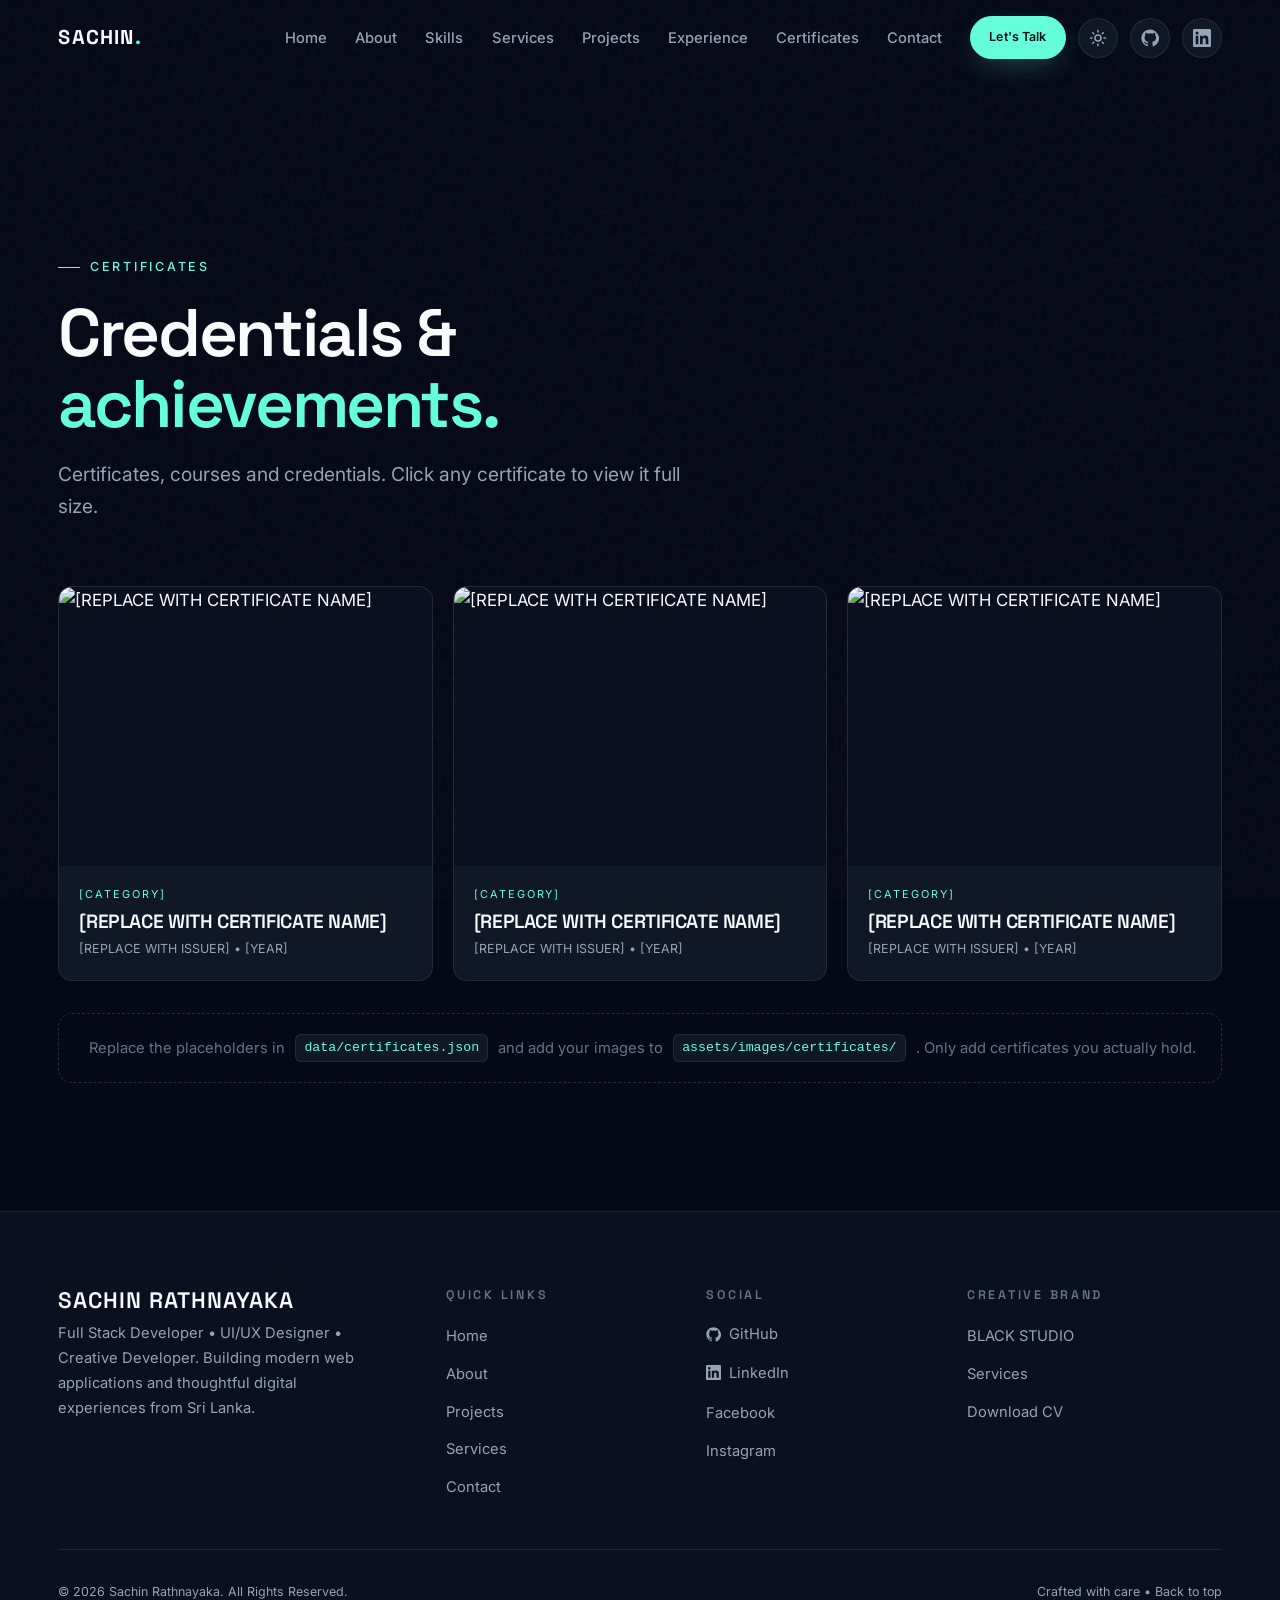
==== certificates.html @ 8e566096 "Add files via upload" ====
<!DOCTYPE html>
<html lang="en" data-theme="dark">
<head>
<meta charset="UTF-8">
<meta name="viewport" content="width=device-width, initial-scale=1">
<title>Certificates — Sachin Rathnayaka</title>
<meta name="description" content="Certificates and credentials of Sachin Rathnayaka.">
<meta name="theme-color" content="#050816">
<link rel="icon" href="assets/icons/favicon.svg" type="image/svg+xml">
<script src="assets/js/theme.js"></script>
<link rel="preconnect" href="https://fonts.googleapis.com">
<link rel="preconnect" href="https://fonts.gstatic.com" crossorigin>
<link href="https://fonts.googleapis.com/css2?family=Inter:wght@400;500;600;700&family=Space+Grotesk:wght@500;600;700&display=swap" rel="stylesheet">
<link rel="stylesheet" href="assets/css/style.css">
<link rel="stylesheet" href="assets/css/components.css">
<link rel="stylesheet" href="assets/css/animations.css">
<link rel="stylesheet" href="assets/css/responsive.css">
</head>

<body data-page="certificates">
<div class="cursor" aria-hidden="true"><div class="cursor__dot"></div><div class="cursor__ring"></div></div>
<a class="skip-link" href="#main">Skip to main content</a>
<div id="site-header"></div>

<main id="main" style="padding-top:calc(var(--header-h) + 3rem)">

  <section class="section">
    <div class="container">
      <header class="section__head">
        <p class="section__index" data-reveal="up">Certificates</p>
        <h1 class="section__title" data-reveal="up" data-delay="1">
          Credentials &amp;<br><em>achievements.</em>
        </h1>
        <p class="section__lead" data-reveal="up" data-delay="2">
          Certificates, courses and credentials. Click any certificate to view it full size.
        </p>
      </header>

      <div class="certs" id="certGrid"></div>

      <p class="placeholder-note" style="margin-top:2rem">
        <span data-icon="info"></span>
        Replace the placeholders in <code>data/certificates.json</code> and add your images to
        <code>assets/images/certificates/</code>. Only add certificates you actually hold.
      </p>
    </div>
  </section>

</main>

<div id="site-footer"></div>
<button class="to-top" id="toTop" aria-label="Back to top"><span data-icon="arrow-up"></span></button>
<div class="toast" id="toast" role="status" aria-live="polite"></div>

<script src="assets/js/main.js" defer></script>
<script src="assets/js/animations.js" defer></script>
<script src="assets/js/certificates.js" defer></script>
</body>
</html>
---- assets/css/style.css ----
/* ============================================================
   STYLE.CSS — Base, Variables, Layout, Typography
   Sachin Rathnayaka — Premium Portfolio
   ============================================================ */

/* ---------- DESIGN TOKENS ---------- */
:root {
  /* Colors — Dark (default) */
  --bg: #050816;
  --bg-2: #0A1020;
  --surface: #101827;
  --surface-2: #0F172A;
  --border: rgba(255, 255, 255, 0.08);
  --border-strong: rgba(255, 255, 255, 0.14);

  --text: #F8FAFC;
  --text-muted: #94A3B8;
  --text-dim: #64748B;

  --accent: #64FFDA;
  --accent-2: #38BDF8;
  --accent-soft: rgba(100, 255, 218, 0.12);
  --accent-glow: rgba(100, 255, 218, 0.35);

  /* Typography */
  --font-body: 'Inter', system-ui, -apple-system, 'Segoe UI', sans-serif;
  --font-display: 'Space Grotesk', 'Inter', system-ui, sans-serif;

  /* Fluid type scale */
  --fs-xs: clamp(0.72rem, 0.7rem + 0.1vw, 0.8rem);
  --fs-sm: clamp(0.82rem, 0.78rem + 0.2vw, 0.92rem);
  --fs-base: clamp(0.95rem, 0.9rem + 0.25vw, 1.05rem);
  --fs-md: clamp(1.05rem, 1rem + 0.3vw, 1.2rem);
  --fs-lg: clamp(1.25rem, 1.1rem + 0.7vw, 1.55rem);
  --fs-xl: clamp(1.6rem, 1.3rem + 1.4vw, 2.4rem);
  --fs-2xl: clamp(2rem, 1.6rem + 2vw, 3.2rem);
  --fs-3xl: clamp(2.4rem, 1.8rem + 3vw, 4.5rem);
  --fs-hero: clamp(2.6rem, 1.8rem + 4.2vw, 5.6rem);

  /* Spacing */
  --space-xs: 0.5rem;
  --space-sm: 0.75rem;
  --space-md: 1.25rem;
  --space-lg: 2rem;
  --space-xl: 3rem;
  --space-2xl: 5rem;
  --space-3xl: 7rem;

  /* Layout */
  --container: 1240px;
  --container-wide: 1440px;
  --radius-sm: 8px;
  --radius: 14px;
  --radius-lg: 22px;
  --radius-xl: 32px;

  /* Motion */
  --ease: cubic-bezier(0.22, 1, 0.36, 1);
  --ease-out: cubic-bezier(0.16, 1, 0.3, 1);
  --dur: 0.4s;
  --dur-slow: 0.8s;

  /* Shadows */
  --shadow-sm: 0 2px 8px rgba(0, 0, 0, 0.25);
  --shadow: 0 12px 40px rgba(0, 0, 0, 0.35);
  --shadow-lg: 0 30px 80px rgba(0, 0, 0, 0.5);
  --shadow-accent: 0 20px 60px -20px var(--accent-glow);

  /* Header height */
  --header-h: 76px;
}

/* ---------- LIGHT THEME ---------- */
[data-theme="light"] {
  --bg: #F4F6FB;
  --bg-2: #EAEEF7;
  --surface: #FFFFFF;
  --surface-2: #F8FAFC;
  --border: rgba(15, 23, 42, 0.08);
  --border-strong: rgba(15, 23, 42, 0.16);

  --text: #0B1220;
  --text-muted: #475569;
  --text-dim: #64748B;

  --accent: #0EA5A4;
  --accent-2: #0284C7;
  --accent-soft: rgba(14, 165, 164, 0.1);
  --accent-glow: rgba(14, 165, 164, 0.25);

  --shadow-sm: 0 2px 8px rgba(15, 23, 42, 0.06);
  --shadow: 0 12px 40px rgba(15, 23, 42, 0.08);
  --shadow-lg: 0 30px 80px rgba(15, 23, 42, 0.12);
}

/* ---------- RESET ---------- */
*, *::before, *::after { box-sizing: border-box; }
* { margin: 0; padding: 0; }

html {
  scroll-behavior: smooth;
  scroll-padding-top: var(--header-h);
  -webkit-text-size-adjust: 100%;
}

body {
  font-family: var(--font-body);
  font-size: var(--fs-base);
  line-height: 1.65;
  color: var(--text);
  background: var(--bg);
  overflow-x: hidden;
  -webkit-font-smoothing: antialiased;
  -moz-osx-font-smoothing: grayscale;
  transition: background-color 0.4s var(--ease), color 0.4s var(--ease);
}

body.is-loading { overflow: hidden; }

img, svg, video { display: block; max-width: 100%; height: auto; }
a { color: inherit; text-decoration: none; }
button { font: inherit; cursor: pointer; border: none; background: none; color: inherit; }
input, textarea, select { font: inherit; color: inherit; }
ul, ol { list-style: none; }

::selection { background: var(--accent); color: #041016; }

/* ---------- NOISE OVERLAY ---------- */
body::before {
  content: "";
  position: fixed;
  inset: 0;
  pointer-events: none;
  z-index: 1;
  opacity: 0.035;
  background-image: url("data:image/svg+xml,%3Csvg viewBox='0 0 200 200' xmlns='http://www.w3.org/2000/svg'%3E%3Cfilter id='n'%3E%3CfeTurbulence type='fractalNoise' baseFrequency='0.85' numOctaves='3'/%3E%3C/filter%3E%3Crect width='100%25' height='100%25' filter='url(%23n)'/%3E%3C/svg%3E");
}

/* ---------- TYPOGRAPHY ---------- */
h1, h2, h3, h4, h5, h6 {
  font-family: var(--font-display);
  font-weight: 600;
  line-height: 1.1;
  letter-spacing: -0.02em;
  color: var(--text);
}

h1 { font-size: var(--fs-hero); }
h2 { font-size: var(--fs-2xl); }
h3 { font-size: var(--fs-lg); }

p { color: var(--text-muted); }
strong { color: var(--text); font-weight: 600; }
em { font-style: normal; color: var(--accent); }

code {
  font-family: 'JetBrains Mono', ui-monospace, monospace;
  font-size: 0.9em;
  background: var(--surface);
  padding: 2px 8px;
  border-radius: 6px;
  border: 1px solid var(--border);
  color: var(--accent);
}

/* ---------- LAYOUT ---------- */
.container {
  width: 100%;
  max-width: var(--container);
  margin-inline: auto;
  padding-inline: clamp(1rem, 3vw, 2.5rem);
}

.section {
  position: relative;
  padding-block: clamp(4rem, 10vw, 8rem);
  z-index: 2;
}

.section--alt { background: var(--bg-2); }

.section__head {
  margin-bottom: clamp(2.5rem, 5vw, 4rem);
  max-width: 900px;
}

.section__head--split {
  display: flex;
  align-items: flex-end;
  justify-content: space-between;
  gap: var(--space-lg);
  flex-wrap: wrap;
  max-width: none;
}

.section__index {
  display: inline-block;
  font-family: var(--font-body);
  font-size: var(--fs-xs);
  font-weight: 500;
  letter-spacing: 0.22em;
  text-transform: uppercase;
  color: var(--accent);
  margin-bottom: var(--space-md);
  position: relative;
  padding-left: 32px;
}
.section__index::before {
  content: "";
  position: absolute;
  left: 0; top: 50%;
  width: 22px; height: 1px;
  background: var(--accent);
}

.section__title {
  font-size: var(--fs-3xl);
  letter-spacing: -0.035em;
  line-height: 1.05;
}

.section__lead {
  font-size: var(--fs-md);
  max-width: 640px;
  margin-top: var(--space-md);
  color: var(--text-muted);
}

.section__cta { margin-top: var(--space-xl); }

/* ---------- HEADER / NAV ---------- */
.header {
  position: fixed;
  top: 0; left: 0; right: 0;
  height: var(--header-h);
  z-index: 900;
  transition: background 0.35s var(--ease), border-color 0.35s var(--ease), backdrop-filter 0.35s;
  border-bottom: 1px solid transparent;
}

.header.is-scrolled {
  background: color-mix(in srgb, var(--bg) 72%, transparent);
  backdrop-filter: blur(18px) saturate(160%);
  -webkit-backdrop-filter: blur(18px) saturate(160%);
  border-bottom-color: var(--border);
}

.nav {
  height: 100%;
  display: flex;
  align-items: center;
  justify-content: space-between;
  gap: var(--space-md);
}

.logo {
  font-family: var(--font-display);
  font-size: 1.25rem;
  font-weight: 700;
  letter-spacing: 0.06em;
  color: var(--text);
  transition: color 0.3s;
}
.logo span { color: var(--accent); }
.logo:hover { color: var(--accent); }

.nav__menu {
  display: flex;
  align-items: center;
  gap: clamp(1rem, 2.2vw, 2rem);
}

.nav__list {
  display: flex;
  align-items: center;
  gap: clamp(1.4rem, 2.2vw, 2.2rem);
}

.nav__link {
  position: relative;
  font-size: var(--fs-sm);
  font-weight: 500;
  color: var(--text-muted);
  padding: 6px 0;
  transition: color 0.25s;
}
.nav__link::after {
  content: "";
  position: absolute;
  left: 0; bottom: 0;
  width: 0; height: 1px;
  background: var(--accent);
  transition: width 0.35s var(--ease);
}
.nav__link:hover,
.nav__link.is-active { color: var(--text); }
.nav__link:hover::after,
.nav__link.is-active::after { width: 100%; }

.nav__actions {
  display: flex;
  align-items: center;
  gap: var(--space-sm);
}

.icon-btn {
  width: 40px; height: 40px;
  display: grid;
  place-items: center;
  border-radius: 50%;
  border: 1px solid var(--border);
  background: var(--surface);
  color: var(--text-muted);
  transition: all 0.25s var(--ease);
}
.icon-btn:hover {
  color: var(--accent);
  border-color: var(--accent);
  transform: translateY(-2px);
  box-shadow: 0 8px 20px -8px var(--accent-glow);
}
.icon-btn svg { width: 18px; height: 18px; }

.hamburger {
  display: none;
  width: 44px; height: 44px;
  border-radius: 12px;
  border: 1px solid var(--border);
  background: var(--surface);
  position: relative;
  z-index: 1001;
}
.hamburger span {
  position: absolute;
  left: 50%; top: 50%;
  width: 18px; height: 1.6px;
  background: var(--text);
  transition: transform 0.35s var(--ease), opacity 0.25s;
}
.hamburger span:nth-child(1) { transform: translate(-50%, -6px); }
.hamburger span:nth-child(2) { transform: translate(-50%, 0); }
.hamburger span:nth-child(3) { transform: translate(-50%, 6px); }
.hamburger.is-open span:nth-child(1) { transform: translate(-50%, 0) rotate(45deg); }
.hamburger.is-open span:nth-child(2) { opacity: 0; }
.hamburger.is-open span:nth-child(3) { transform: translate(-50%, 0) rotate(-45deg); }

/* ---------- HERO ---------- */
.hero {
  position: relative;
  min-height: 100svh;
  display: flex;
  align-items: center;
  padding-top: calc(var(--header-h) + 3rem);
  padding-bottom: 4rem;
  overflow: hidden;
}

.hero__bg {
  position: absolute;
  inset: 0;
  z-index: 0;
  pointer-events: none;
  overflow: hidden;
}

.hero__grid {
  position: absolute;
  inset: 0;
  background-image:
    linear-gradient(var(--border) 1px, transparent 1px),
    linear-gradient(90deg, var(--border) 1px, transparent 1px);
  background-size: 64px 64px;
  mask-image: radial-gradient(ellipse 80% 60% at 50% 40%, #000 40%, transparent 80%);
  -webkit-mask-image: radial-gradient(ellipse 80% 60% at 50% 40%, #000 40%, transparent 80%);
  opacity: 0.6;
}

.hero__blob {
  position: absolute;
  border-radius: 50%;
  filter: blur(90px);
  opacity: 0.4;
}
.hero__blob--1 {
  width: 520px; height: 520px;
  top: -160px; right: -120px;
  background: radial-gradient(circle, var(--accent) 0%, transparent 70%);
}
.hero__blob--2 {
  width: 620px; height: 620px;
  bottom: -260px; left: -180px;
  background: radial-gradient(circle, var(--accent-2) 0%, transparent 70%);
  opacity: 0.28;
}

.hero__particles {
  position: absolute;
  inset: 0;
  width: 100%;
  height: 100%;
  opacity: 0.5;
}

.hero__inner {
  position: relative;
  z-index: 2;
  display: grid;
  grid-template-columns: 1.15fr 0.85fr;
  gap: clamp(2rem, 5vw, 5rem);
  align-items: center;
}

.hero__content { max-width: 720px; }

.eyebrow {
  display: inline-flex;
  align-items: center;
  gap: 10px;
  font-size: var(--fs-xs);
  font-weight: 500;
  letter-spacing: 0.18em;
  text-transform: uppercase;
  color: var(--text-muted);
  padding: 8px 14px 8px 12px;
  border-radius: 100px;
  border: 1px solid var(--border);
  background: color-mix(in srgb, var(--surface) 60%, transparent);
  margin-bottom: var(--space-lg);
  backdrop-filter: blur(10px);
}
.eyebrow__dot {
  width: 6px; height: 6px;
  border-radius: 50%;
  background: var(--accent);
  box-shadow: 0 0 10px var(--accent);
  animation: pulse 2.4s ease-in-out infinite;
}

.hero__title {
  font-size: var(--fs-hero);
  line-height: 1.02;
  letter-spacing: -0.04em;
  margin-bottom: var(--space-lg);
}
.hero__title em {
  position: relative;
  color: var(--accent);
  font-style: normal;
}
.hero__title em::after {
  content: "";
  position: absolute;
  left: 0; right: 0; bottom: 0.08em;
  height: 0.08em;
  background: var(--accent);
  opacity: 0.25;
  border-radius: 4px;
}

.hero__lead {
  font-size: var(--fs-md);
  max-width: 560px;
  margin-bottom: var(--space-xl);
  line-height: 1.7;
}

.hero__actions {
  display: flex;
  flex-wrap: wrap;
  gap: var(--space-sm);
  margin-bottom: var(--space-lg);
}

.hero__links {
  display: flex;
  flex-wrap: wrap;
  gap: var(--space-lg);
  padding-top: var(--space-md);
  border-top: 1px solid var(--border);
}
.hero__links a {
  display: inline-flex;
  align-items: center;
  gap: 8px;
  font-size: var(--fs-sm);
  color: var(--text-muted);
  transition: color 0.25s, gap 0.25s;
}
.hero__links a:hover { color: var(--accent); gap: 12px; }
.hero__links svg { width: 16px; height: 16px; }

/* ---------- HERO VISUAL ---------- */
.hero__visual {
  position: relative;
  display: grid;
  place-items: center;
  padding: 2rem;
}

.orb {
  position: relative;
  width: min(440px, 100%);
  aspect-ratio: 1;
  display: grid;
  place-items: center;
}

.orb__ring {
  position: absolute;
  inset: 0;
  border-radius: 50%;
  border: 1px dashed var(--border-strong);
  animation: spin 40s linear infinite;
}
.orb__ring--2 {
  inset: 10%;
  border-style: solid;
  border-color: var(--border);
  animation-duration: 60s;
  animation-direction: reverse;
}

.orb__glow {
  position: absolute;
  inset: 8%;
  border-radius: 50%;
  background: radial-gradient(circle at 30% 30%, var(--accent-glow), transparent 60%);
  filter: blur(30px);
  opacity: 0.7;
}

.orb__photo {
  position: relative;
  width: 72%;
  aspect-ratio: 1;
  border-radius: 50%;
  overflow: hidden;
  border: 2px solid var(--border-strong);
  background: var(--surface);
  box-shadow:
    0 0 0 8px color-mix(in srgb, var(--bg) 60%, transparent),
    0 30px 80px -20px var(--accent-glow);
  transition: transform 0.6s var(--ease);
}
.orb__photo img {
  width: 100%; height: 100%;
  object-fit: cover;
  transition: transform 0.8s var(--ease);
}
.orb:hover .orb__photo { transform: scale(1.02); }
.orb:hover .orb__photo img { transform: scale(1.08); }

.chip {
  position: absolute;
  font-family: var(--font-body);
  font-size: 0.72rem;
  font-weight: 600;
  letter-spacing: 0.05em;
  padding: 6px 12px;
  border-radius: 100px;
  background: color-mix(in srgb, var(--surface) 80%, transparent);
  border: 1px solid var(--border-strong);
  color: var(--text);
  backdrop-filter: blur(12px);
  white-space: nowrap;
}

.chip--float { animation: float 6s ease-in-out infinite; animation-delay: var(--delay, 0s); }
.chip--1 { top: 6%;  left: -4%; }
.chip--2 { top: 30%; right: -6%; }
.chip--3 { bottom: 32%; left: -8%; }
.chip--4 { bottom: 6%; right: 4%; }
.chip--5 { top: 52%; left: 2%; }

.status-card {
  position: absolute;
  bottom: 6%;
  right: -4%;
  display: flex;
  align-items: center;
  gap: 12px;
  padding: 12px 18px;
  border-radius: 100px;
  background: color-mix(in srgb, var(--surface) 85%, transparent);
  border: 1px solid var(--border-strong);
  backdrop-filter: blur(16px);
  box-shadow: var(--shadow);
  z-index: 3;
}
.status-card strong { font-size: var(--fs-sm); display: block; line-height: 1.2; }
.status-card small { font-size: 0.72rem; color: var(--text-muted); }
.status-card__pulse {
  width: 10px; height: 10px;
  border-radius: 50%;
  background: var(--accent);
  box-shadow: 0 0 0 0 var(--accent-glow);
  animation: ping 2s ease-out infinite;
}

/* ---------- SCROLL CUE ---------- */
.scroll-cue {
  position: absolute;
  bottom: 2rem;
  left: 50%;
  transform: translateX(-50%);
  display: flex;
  flex-direction: column;
  align-items: center;
  gap: 10px;
  font-size: 0.7rem;
  letter-spacing: 0.3em;
  text-transform: uppercase;
  color: var(--text-dim);
  z-index: 3;
}
.scroll-cue__line {
  width: 1px; height: 44px;
  background: linear-gradient(to bottom, var(--accent), transparent);
  position: relative;
  overflow: hidden;
}
.scroll-cue__line::after {
  content: "";
  position: absolute;
  top: 0; left: 0;
  width: 100%; height: 30%;
  background: var(--accent);
  animation: scrollDown 2s ease-in-out infinite;
}

/* ---------- MARQUEE ---------- */
.marquee {
  position: relative;
  border-block: 1px solid var(--border);
  background: var(--bg-2);
  overflow: hidden;
  padding-block: 1.5rem;
  z-index: 2;
}
.marquee__track {
  display: flex;
  gap: 2.5rem;
  white-space: nowrap;
  animation: marquee 40s linear infinite;
  font-family: var(--font-display);
  font-size: clamp(1rem, 1.5vw, 1.4rem);
  color: var(--text-muted);
  letter-spacing: 0.05em;
}
.marquee__track span { flex-shrink: 0; }

/* ---------- ABOUT ---------- */
.about {
  display: grid;
  grid-template-columns: 1.3fr 1fr;
  gap: clamp(2rem, 4vw, 4rem);
  align-items: start;
}
.about__text p + p { margin-top: 1.1rem; }
.about__text .lead {
  font-size: var(--fs-md);
  color: var(--text);
  margin-bottom: 1.2rem;
}

.learning {
  margin-top: var(--space-xl);
  padding: var(--space-lg);
  border: 1px solid var(--border);
  border-radius: var(--radius);
  background: var(--surface);
  position: relative;
  overflow: hidden;
}
.learning::before {
  content: "";
  position: absolute;
  left: 0; top: 0; bottom: 0;
  width: 3px;
  background: linear-gradient(to bottom, var(--accent), var(--accent-2));
}
.learning__label {
  font-size: var(--fs-xs);
  text-transform: uppercase;
  letter-spacing: 0.2em;
  color: var(--accent);
  margin-bottom: var(--space-sm);
}
.learning__list {
  display: grid;
  grid-template-columns: repeat(2, 1fr);
  gap: 8px 20px;
}
.learning__list li {
  font-size: var(--fs-sm);
  color: var(--text-muted);
  padding-left: 18px;
  position: relative;
}
.learning__list li::before {
  content: "→";
  position: absolute;
  left: 0;
  color: var(--accent);
}

.about__cards {
  display: grid;
  gap: var(--space-sm);
}

/* ---------- BRAND STATEMENT ---------- */
.statement {
  position: relative;
  padding-block: clamp(4rem, 9vw, 7rem);
  background:
    radial-gradient(ellipse at center, var(--accent-soft) 0%, transparent 70%),
    var(--bg);
  border-block: 1px solid var(--border);
  text-align: center;
  overflow: hidden;
}
.statement__quote {
  font-family: var(--font-display);
  font-size: clamp(1.8rem, 1.2rem + 3vw, 4rem);
  line-height: 1.15;
  letter-spacing: -0.03em;
  color: var(--text);
  display: flex;
  flex-direction: column;
  gap: 6px;
}
.statement__by {
  margin-top: var(--space-lg);
  font-size: var(--fs-sm);
  letter-spacing: 0.3em;
  text-transform: uppercase;
  color: var(--text-dim);
}

/* ---------- SKILLS ---------- */
.skills {
  display: grid;
  grid-template-columns: repeat(auto-fit, minmax(260px, 1fr));
  gap: var(--space-md);
}

/* ---------- SERVICES ---------- */
.services {
  display: grid;
  grid-template-columns: repeat(auto-fit, minmax(280px, 1fr));
  gap: var(--space-md);
}

/* ---------- PROJECTS ---------- */
.filters {
  display: flex;
  flex-wrap: wrap;
  gap: 8px;
  margin-bottom: var(--space-xl);
  padding-bottom: var(--space-md);
  border-bottom: 1px solid var(--border);
}
.filter {
  padding: 8px 18px;
  font-size: var(--fs-sm);
  font-weight: 500;
  color: var(--text-muted);
  border: 1px solid var(--border);
  border-radius: 100px;
  background: transparent;
  transition: all 0.25s var(--ease);
}
.filter:hover { color: var(--text); border-color: var(--border-strong); }
.filter.is-active {
  color: #041016;
  background: var(--accent);
  border-color: var(--accent);
  box-shadow: 0 8px 24px -8px var(--accent-glow);
}

.projects {
  display: grid;
  grid-template-columns: repeat(12, 1fr);
  gap: var(--space-lg);
}

/* ---------- BLACK STUDIO ---------- */
.studio {
  position: relative;
  overflow: hidden;
}
.studio__inner {
  position: relative;
  max-width: 860px;
  margin-inline: auto;
  text-align: center;
  padding: clamp(2.5rem, 6vw, 4.5rem);
  border: 1px solid var(--border);
  border-radius: var(--radius-xl);
  background: linear-gradient(180deg, var(--surface), var(--bg-2));
  overflow: hidden;
}
.studio__glow {
  position: absolute;
  top: -40%; left: 50%;
  transform: translateX(-50%);
  width: 600px; height: 600px;
  background: radial-gradient(circle, var(--accent-glow), transparent 65%);
  filter: blur(60px);
  pointer-events: none;
  opacity: 0.5;
}
.studio__title {
  position: relative;
  font-family: var(--font-display);
  font-size: clamp(2.4rem, 1.4rem + 4vw, 5rem);
  font-weight: 700;
  letter-spacing: -0.04em;
  color: var(--text);
  margin-bottom: 8px;
}
.studio__title span {
  color: transparent;
  -webkit-text-stroke: 1.5px var(--accent);
  text-stroke: 1.5px var(--accent);
  margin-left: 12px;
}
.studio__sub {
  font-size: var(--fs-md);
  color: var(--accent);
  margin-bottom: var(--space-lg);
  font-family: var(--font-display);
}
.studio__text {
  max-width: 620px;
  margin: 0 auto var(--space-xl);
  font-size: var(--fs-md);
  line-height: 1.75;
}
.studio__services {
  display: flex;
  flex-wrap: wrap;
  justify-content: center;
  gap: 10px;
  margin-bottom: var(--space-xl);
}
.studio__services li {
  font-size: var(--fs-sm);
  padding: 8px 16px;
  border: 1px solid var(--border-strong);
  border-radius: 100px;
  background: color-mix(in srgb, var(--bg) 60%, transparent);
  color: var(--text);
  transition: all 0.25s;
}
.studio__services li:hover {
  border-color: var(--accent);
  color: var(--accent);
}

/* ---------- STATS ---------- */
.stats {
  padding-block: clamp(3rem, 6vw, 5rem);
  border-block: 1px solid var(--border);
  background: var(--bg-2);
  position: relative;
  z-index: 2;
}
.stats__grid {
  display: grid;
  grid-template-columns: repeat(auto-fit, minmax(180px, 1fr));
  gap: var(--space-lg);
}
.stat {
  text-align: center;
  padding: var(--space-md);
}
.stat__num {
  display: block;
  font-family: var(--font-display);
  font-size: clamp(2.5rem, 1.6rem + 3vw, 4rem);
  font-weight: 700;
  letter-spacing: -0.04em;
  color: var(--accent);
  line-height: 1;
  margin-bottom: 8px;
}
.stat__num--inf { font-size: clamp(3rem, 2rem + 3.5vw, 4.5rem); }
.stat__label {
  font-size: var(--fs-sm);
  color: var(--text-muted);
  letter-spacing: 0.05em;
}

/* ---------- TIMELINE ---------- */
.timeline-wrap {
  display: grid;
  grid-template-columns: 1fr 1fr;
  gap: clamp(2rem, 4vw, 4rem);
}
.timeline-col__title {
  font-size: var(--fs-lg);
  margin-bottom: var(--space-lg);
  padding-bottom: var(--space-sm);
  border-bottom: 1px solid var(--border);
  color: var(--text);
}
.timeline {
  position: relative;
  padding-left: 28px;
}
.timeline::before {
  content: "";
  position: absolute;
  left: 8px; top: 8px; bottom: 0;
  width: 1px;
  background: linear-gradient(to bottom, var(--accent), transparent);
}
.timeline__item {
  position: relative;
  padding-bottom: var(--space-lg);
}
.timeline__item::before {
  content: "";
  position: absolute;
  left: -25px; top: 6px;
  width: 12px; height: 12px;
  border-radius: 50%;
  background: var(--bg);
  border: 2px solid var(--accent);
  box-shadow: 0 0 0 4px color-mix(in srgb, var(--accent) 15%, transparent);
}
.timeline__year {
  display: inline-block;
  font-family: var(--font-display);
  font-size: var(--fs-sm);
  font-weight: 600;
  color: var(--accent);
  letter-spacing: 0.05em;
  margin-bottom: 8px;
}
.timeline__card h4 {
  font-size: var(--fs-md);
  font-family: var(--font-display);
  margin-bottom: 6px;
  color: var(--text);
}
.timeline__org {
  font-size: var(--fs-sm);
  color: var(--text);
  margin-bottom: 4px;
}
.timeline__meta {
  font-size: var(--fs-xs);
  color: var(--text-dim);
  margin-bottom: var(--space-sm);
  letter-spacing: 0.05em;
}
.timeline__list { margin-top: var(--space-sm); }
.timeline__list li {
  font-size: var(--fs-sm);
  color: var(--text-muted);
  padding: 4px 0 4px 20px;
  position: relative;
  line-height: 1.6;
}
.timeline__list li::before {
  content: "";
  position: absolute;
  left: 0; top: 13px;
  width: 8px; height: 1px;
  background: var(--accent);
}

/* ---------- WHY ---------- */
.why {
  display: grid;
  grid-template-columns: repeat(auto-fit, minmax(260px, 1fr));
  gap: var(--space-md);
}

/* ---------- PROCESS ---------- */
.process {
  display: grid;
  grid-template-columns: repeat(auto-fit, minmax(160px, 1fr));
  gap: var(--space-md);
  counter-reset: proc;
}
.process__step {
  position: relative;
  padding: var(--space-lg) var(--space-md);
  border: 1px solid var(--border);
  border-radius: var(--radius);
  background: var(--surface);
  transition: all 0.35s var(--ease);
}
.process__step:hover {
  border-color: var(--accent);
  transform: translateY(-4px);
}
.process__step span {
  font-family: var(--font-display);
  font-size: var(--fs-sm);
  font-weight: 700;
  color: var(--accent);
  letter-spacing: 0.1em;
  display: block;
  margin-bottom: var(--space-sm);
}
.process__step h3 {
  font-size: var(--fs-md);
  margin-bottom: 6px;
}
.process__step p {
  font-size: var(--fs-sm);
  line-height: 1.55;
}

/* ---------- CERTIFICATES ---------- */
.certs {
  display: grid;
  grid-template-columns: repeat(auto-fit, minmax(260px, 1fr));
  gap: var(--space-md);
}
.placeholder-note {
  margin-top: var(--space-lg);
  display: flex;
  align-items: center;
  gap: 10px;
  font-size: var(--fs-sm);
  color: var(--text-dim);
  padding: var(--space-md);
  border: 1px dashed var(--border-strong);
  border-radius: var(--radius);
}
.placeholder-note svg { color: var(--accent); flex-shrink: 0; }

/* ---------- CONTACT ---------- */
.contact__grid {
  display: grid;
  grid-template-columns: 1.4fr 1fr;
  gap: clamp(2rem, 4vw, 4rem);
  align-items: start;
}

.form {
  display: flex;
  flex-direction: column;
  gap: var(--space-md);
}
.form__row {
  display: grid;
  grid-template-columns: 1fr 1fr;
  gap: var(--space-md);
}
.field { display: flex; flex-direction: column; gap: 8px; }
.field label {
  font-size: var(--fs-sm);
  font-weight: 500;
  color: var(--text);
  letter-spacing: 0.02em;
}
.field input,
.field textarea {
  width: 100%;
  padding: 14px 16px;
  font-size: var(--fs-sm);
  color: var(--text);
  background: var(--surface);
  border: 1px solid var(--border);
  border-radius: var(--radius-sm);
  transition: border-color 0.25s, box-shadow 0.25s, background 0.25s;
  font-family: inherit;
  resize: vertical;
}
.field input::placeholder,
.field textarea::placeholder { color: var(--text-dim); }
.field input:focus,
.field textarea:focus {
  outline: none;
  border-color: var(--accent);
  box-shadow: 0 0 0 3px var(--accent-soft);
  background: var(--surface-2);
}
.field.has-error input,
.field.has-error textarea { border-color: #ef4444; }
.field__error {
  font-size: 0.75rem;
  color: #ef4444;
  min-height: 0;
}
.form__note {
  font-size: 0.75rem;
  color: var(--text-dim);
  text-align: center;
}

.contact__info {
  display: grid;
  gap: var(--space-sm);
}
.contact-card {
  padding: var(--space-md) var(--space-lg);
  border: 1px solid var(--border);
  border-radius: var(--radius);
  background: var(--surface);
  transition: all 0.25s var(--ease);
}
.contact-card:hover {
  border-color: var(--border-strong);
  transform: translateY(-2px);
}
.contact-card__label {
  font-size: var(--fs-xs);
  text-transform: uppercase;
  letter-spacing: 0.18em;
  color: var(--accent);
  margin-bottom: 8px;
}
.contact-card a,
.contact-card p {
  font-size: var(--fs-sm);
  color: var(--text);
  word-break: break-word;
}
.contact-card a:hover { color: var(--accent); }
.contact-card__row {
  display: flex;
  align-items: center;
  justify-content: space-between;
  gap: var(--space-sm);
}
.contact-card__row .icon-btn { width: 34px; height: 34px; flex-shrink: 0; }

/* ---------- FOOTER ---------- */
.footer {
  background: var(--bg-2);
  border-top: 1px solid var(--border);
  padding-block: clamp(3rem, 6vw, 5rem) 2rem;
  position: relative;
  z-index: 2;
}
.footer__grid {
  display: grid;
  grid-template-columns: 1.6fr 1fr 1fr 1.2fr;
  gap: var(--space-xl);
  padding-bottom: var(--space-xl);
  border-bottom: 1px solid var(--border);
  margin-bottom: var(--space-lg);
}
.footer__brand h3 {
  font-family: var(--font-display);
  font-size: 1.4rem;
  letter-spacing: 0.04em;
  margin-bottom: 8px;
}
.footer__brand p {
  font-size: var(--fs-sm);
  color: var(--text-muted);
  max-width: 320px;
  line-height: 1.7;
}
.footer__col h4 {
  font-size: var(--fs-xs);
  font-weight: 600;
  text-transform: uppercase;
  letter-spacing: 0.22em;
  color: var(--text-dim);
  margin-bottom: var(--space-md);
}
.footer__col ul { display: flex; flex-direction: column; gap: 10px; }
.footer__col a {
  font-size: var(--fs-sm);
  color: var(--text-muted);
  transition: color 0.25s, padding-left 0.25s;
  display: inline-flex;
  align-items: center;
  gap: 8px;
}
.footer__col a:hover { color: var(--accent); padding-left: 4px; }
.footer__col svg { width: 15px; height: 15px; }

.footer__bottom {
  display: flex;
  align-items: center;
  justify-content: space-between;
  gap: var(--space-md);
  flex-wrap: wrap;
  font-size: var(--fs-xs);
  color: var(--text-dim);
}
.footer__bottom a:hover { color: var(--accent); }

/* ---------- BACK TO TOP ---------- */
.to-top {
  position: fixed;
  bottom: 28px;
  right: 28px;
  width: 48px; height: 48px;
  display: grid;
  place-items: center;
  border-radius: 50%;
  background: var(--surface);
  border: 1px solid var(--border);
  color: var(--text);
  z-index: 500;
  opacity: 0;
  pointer-events: none;
  transform: translateY(20px);
  transition: all 0.35s var(--ease);
  backdrop-filter: blur(10px);
  box-shadow: var(--shadow);
}
.to-top.is-visible {
  opacity: 1;
  pointer-events: auto;
  transform: translateY(0);
}
.to-top:hover {
  background: var(--accent);
  color: #041016;
  border-color: var(--accent);
  box-shadow: 0 12px 32px -8px var(--accent-glow);
}
.to-top svg { width: 20px; height: 20px; }

/* ---------- TOAST ---------- */
.toast {
  position: fixed;
  bottom: 28px;
  left: 50%;
  transform: translateX(-50%) translateY(100px);
  padding: 12px 22px;
  font-size: var(--fs-sm);
  font-weight: 500;
  background: var(--surface);
  color: var(--text);
  border: 1px solid var(--border-strong);
  border-radius: 100px;
  box-shadow: var(--shadow-lg);
  z-index: 2000;
  opacity: 0;
  transition: all 0.4s var(--ease);
  backdrop-filter: blur(14px);
  pointer-events: none;
  max-width: 90vw;
}
.toast.is-visible {
  transform: translateX(-50%) translateY(0);
  opacity: 1;
}
.toast.is-success { border-color: var(--accent); color: var(--accent); }
.toast.is-error { border-color: #ef4444; color: #ef4444; }

/* ---------- LOADER ---------- */
.loader {
  position: fixed;
  inset: 0;
  background: var(--bg);
  z-index: 5000;
  display: grid;
  place-items: center;
  gap: 24px;
  transition: opacity 0.6s var(--ease), visibility 0.6s;
}
.loader.is-hidden { opacity: 0; visibility: hidden; }
.loader__mark {
  font-family: var(--font-display);
  font-size: 2.4rem;
  font-weight: 700;
  color: var(--text);
  letter-spacing: 0.1em;
  animation: pulseFade 1.4s ease-in-out infinite;
}
.loader__mark span { color: var(--accent); }
.loader__bar {
  width: 180px;
  height: 2px;
  background: var(--border);
  border-radius: 2px;
  overflow: hidden;
}
.loader__bar span {
  display: block;
  height: 100%;
  width: 40%;
  background: linear-gradient(90deg, transparent, var(--accent), transparent);
  animation: loadBar 1.3s ease-in-out infinite;
}

/* ---------- CUSTOM CURSOR ---------- */
.cursor {
  position: fixed;
  top: 0; left: 0;
  pointer-events: none;
  z-index: 9999;
  mix-blend-mode: difference;
  opacity: 0;
  transition: opacity 0.3s;
}
.cursor.is-active { opacity: 1; }
.cursor__dot,
.cursor__ring {
  position: fixed;
  top: 0; left: 0;
  border-radius: 50%;
  transform: translate(-50%, -50%);
  will-change: transform;
}
.cursor__dot {
  width: 6px; height: 6px;
  background: var(--accent);
}
.cursor__ring {
  width: 34px; height: 34px;
  border: 1px solid var(--accent);
  transition: width 0.25s var(--ease), height 0.25s var(--ease), background 0.25s;
}
.cursor.is-hover .cursor__ring {
  width: 56px; height: 56px;
  background: color-mix(in srgb, var(--accent) 15%, transparent);
}

/* ---------- SCROLL PROGRESS ---------- */
.scroll-progress {
  position: fixed;
  top: 0; left: 0; right: 0;
  height: 2px;
  z-index: 1000;
  background: transparent;
  pointer-events: none;
}
.scroll-progress span {
  display: block;
  height: 100%;
  width: 0%;
  background: linear-gradient(90deg, var(--accent), var(--accent-2));
  transition: width 0.1s linear;
  box-shadow: 0 0 12px var(--accent-glow);
}

/* ---------- SKIP LINK ---------- */
.skip-link {
  position: fixed;
  top: -100px;
  left: 20px;
  padding: 12px 20px;
  background: var(--accent);
  color: #041016;
  font-weight: 600;
  border-radius: var(--radius-sm);
  z-index: 9999;
  transition: top 0.3s;
}
.skip-link:focus { top: 20px; }

/* ---------- UTILITY ---------- */
.link-arrow {
  display: inline-flex;
  align-items: center;
  gap: 8px;
  font-size: var(--fs-sm);
  font-weight: 500;
  color: var(--accent);
  transition: gap 0.25s var(--ease);
}
.link-arrow:hover { gap: 14px; }
.link-arrow svg { width: 16px; height: 16px; }

.placeholder-note svg { width: 18px; height: 18px; }
---- assets/css/components.css ----
/* ============================================================
   COMPONENTS.CSS — Buttons, Cards, Modals, Reusable Parts
   ============================================================ */

/* ---------- BUTTONS ---------- */
.btn {
  position: relative;
  display: inline-flex;
  align-items: center;
  justify-content: center;
  gap: 10px;
  padding: 14px 26px;
  font-size: var(--fs-sm);
  font-weight: 600;
  font-family: var(--font-body);
  letter-spacing: 0.01em;
  border-radius: 100px;
  border: 1px solid transparent;
  transition: all 0.35s var(--ease);
  white-space: nowrap;
  overflow: hidden;
  cursor: pointer;
}
.btn svg { width: 16px; height: 16px; transition: transform 0.35s var(--ease); }
.btn:hover svg { transform: translateX(3px); }

.btn--primary {
  background: var(--accent);
  color: #041016;
  border-color: var(--accent);
  box-shadow: 0 10px 30px -10px var(--accent-glow);
}
.btn--primary:hover {
  transform: translateY(-2px);
  box-shadow: 0 18px 40px -12px var(--accent-glow);
}

.btn--ghost {
  background: transparent;
  color: var(--text);
  border-color: var(--border-strong);
}
.btn--ghost:hover {
  border-color: var(--accent);
  color: var(--accent);
  background: var(--accent-soft);
  transform: translateY(-2px);
}

.btn--full { width: 100%; }
.btn--sm { padding: 10px 18px; font-size: var(--fs-xs); }
.btn--icon { padding: 12px; }

/* ---------- INFO CARD (About) ---------- */
.info-card {
  padding: var(--space-lg);
  border: 1px solid var(--border);
  border-radius: var(--radius);
  background: var(--surface);
  transition: all 0.35s var(--ease);
  position: relative;
  overflow: hidden;
}
.info-card::after {
  content: "";
  position: absolute;
  top: 0; left: 0;
  height: 1px;
  width: 0;
  background: linear-gradient(90deg, var(--accent), transparent);
  transition: width 0.5s var(--ease);
}
.info-card:hover {
  border-color: var(--border-strong);
  transform: translateY(-3px);
}
.info-card:hover::after { width: 100%; }
.info-card__label {
  font-size: var(--fs-xs);
  text-transform: uppercase;
  letter-spacing: 0.2em;
  color: var(--text-dim);
  margin-bottom: 8px;
}
.info-card__value {
  font-family: var(--font-display);
  font-size: var(--fs-md);
  font-weight: 600;
  color: var(--text);
  margin-bottom: 4px;
}
.info-card__meta {
  font-size: var(--fs-xs);
  color: var(--text-muted);
}
.info-card--accent {
  border-color: color-mix(in srgb, var(--accent) 40%, transparent);
  background: linear-gradient(135deg, var(--surface), var(--accent-soft));
}
.info-card--accent .info-card__value { color: var(--accent); }

/* ---------- SKILL CARD ---------- */
.skill-card {
  position: relative;
  padding: var(--space-lg);
  border: 1px solid var(--border);
  border-radius: var(--radius);
  background: var(--surface);
  transition: all 0.4s var(--ease);
  overflow: hidden;
}
.skill-card::before {
  content: "";
  position: absolute;
  inset: 0;
  background: radial-gradient(circle at 100% 0%, var(--accent-soft), transparent 55%);
  opacity: 0;
  transition: opacity 0.5s;
  pointer-events: none;
}
.skill-card:hover {
  transform: translateY(-4px);
  border-color: var(--border-strong);
}
.skill-card:hover::before { opacity: 1; }

.skill-card__num {
  display: block;
  font-family: var(--font-display);
  font-size: 0.72rem;
  font-weight: 600;
  letter-spacing: 0.15em;
  color: var(--accent);
  margin-bottom: var(--space-md);
  padding-bottom: var(--space-sm);
  border-bottom: 1px solid var(--border);
}
.skill-card__title {
  font-size: var(--fs-lg);
  margin-bottom: var(--space-md);
  color: var(--text);
}
.skill-tags {
  display: flex;
  flex-wrap: wrap;
  gap: 8px;
}
.skill-tags li {
  font-size: 0.75rem;
  font-weight: 500;
  padding: 5px 11px;
  border: 1px solid var(--border);
  border-radius: 6px;
  color: var(--text-muted);
  background: color-mix(in srgb, var(--bg) 40%, transparent);
  transition: all 0.25s;
}
.skill-card:hover .skill-tags li {
  border-color: var(--border-strong);
  color: var(--text);
}

/* ---------- SERVICE CARD ---------- */
.service-card {
  position: relative;
  display: flex;
  flex-direction: column;
  padding: var(--space-lg);
  border: 1px solid var(--border);
  border-radius: var(--radius);
  background: var(--surface);
  transition: all 0.4s var(--ease);
  overflow: hidden;
  min-height: 260px;
}
.service-card::before {
  content: "";
  position: absolute;
  top: 0; left: 0;
  width: 100%; height: 1px;
  background: linear-gradient(90deg, transparent, var(--accent), transparent);
  transform: translateX(-100%);
  transition: transform 0.6s var(--ease);
}
.service-card:hover {
  transform: translateY(-6px);
  border-color: var(--border-strong);
  box-shadow: var(--shadow);
}
.service-card:hover::before { transform: translateX(100%); }

.service-card__num {
  font-family: var(--font-display);
  font-size: 0.72rem;
  font-weight: 600;
  color: var(--accent);
  letter-spacing: 0.15em;
  margin-bottom: var(--space-md);
}
.service-card h3 {
  font-size: var(--fs-lg);
  margin-bottom: var(--space-sm);
  color: var(--text);
  transition: color 0.3s;
}
.service-card:hover h3 { color: var(--accent); }
.service-card p {
  font-size: var(--fs-sm);
  line-height: 1.65;
  margin-bottom: var(--space-md);
  flex-grow: 1;
}
.service-card__tags {
  display: flex;
  flex-wrap: wrap;
  gap: 6px;
}
.service-card__tags li {
  font-size: 0.7rem;
  padding: 4px 10px;
  border: 1px solid var(--border);
  border-radius: 100px;
  color: var(--text-muted);
}
.service-card__arrow {
  position: absolute;
  top: var(--space-lg);
  right: var(--space-lg);
  width: 36px; height: 36px;
  display: grid;
  place-items: center;
  border-radius: 50%;
  border: 1px solid var(--border);
  color: var(--text-muted);
  transition: all 0.35s var(--ease);
}
.service-card__arrow svg { width: 16px; height: 16px; }
.service-card:hover .service-card__arrow {
  background: var(--accent);
  border-color: var(--accent);
  color: #041016;
  transform: rotate(45deg);
}

/* ---------- PROJECT CARD ---------- */
.project-card {
  grid-column: span 6;
  position: relative;
  border: 1px solid var(--border);
  border-radius: var(--radius-lg);
  background: var(--surface);
  overflow: hidden;
  transition: all 0.5s var(--ease);
  display: flex;
  flex-direction: column;
}
.project-card--wide { grid-column: span 12; }
.project-card--full { grid-column: span 12; }

.project-card:hover {
  transform: translateY(-6px);
  border-color: var(--border-strong);
  box-shadow: var(--shadow-lg);
}

.project-card__media {
  position: relative;
  aspect-ratio: 16 / 10;
  overflow: hidden;
  background: var(--bg-2);
}
.project-card--wide .project-card__media { aspect-ratio: 21 / 9; }

.project-card__media img {
  width: 100%; height: 100%;
  object-fit: cover;
  transition: transform 0.8s var(--ease);
}
.project-card:hover .project-card__media img { transform: scale(1.06); }

.project-card__media::after {
  content: "";
  position: absolute;
  inset: 0;
  background: linear-gradient(180deg, transparent 40%, rgba(5, 8, 22, 0.85));
  opacity: 0.85;
}

.project-card__category {
  position: absolute;
  top: 16px;
  left: 16px;
  z-index: 2;
  font-size: 0.7rem;
  font-weight: 600;
  letter-spacing: 0.15em;
  text-transform: uppercase;
  padding: 6px 12px;
  border-radius: 100px;
  background: color-mix(in srgb, var(--bg) 70%, transparent);
  border: 1px solid var(--border-strong);
  color: var(--accent);
  backdrop-filter: blur(10px);
}

.project-card__body {
  padding: var(--space-lg);
  display: flex;
  flex-direction: column;
  gap: var(--space-sm);
  flex-grow: 1;
}
.project-card__title {
  font-size: var(--fs-xl);
  font-family: var(--font-display);
  letter-spacing: -0.02em;
  color: var(--text);
  transition: color 0.3s;
}
.project-card:hover .project-card__title { color: var(--accent); }

.project-card__desc {
  font-size: var(--fs-sm);
  line-height: 1.65;
  color: var(--text-muted);
}
.project-card__tags {
  display: flex;
  flex-wrap: wrap;
  gap: 6px;
  margin-top: auto;
  padding-top: var(--space-sm);
}
.project-card__tags li {
  font-size: 0.7rem;
  padding: 4px 10px;
  border: 1px solid var(--border);
  border-radius: 100px;
  color: var(--text-muted);
  font-weight: 500;
}
.project-card__actions {
  display: flex;
  flex-wrap: wrap;
  gap: 8px;
  padding-top: var(--space-sm);
  border-top: 1px solid var(--border);
  margin-top: var(--space-sm);
}
.project-card__actions .btn { padding: 9px 16px; font-size: 0.78rem; }

.project-card.is-hidden { display: none; }

/* ---------- WHY CARD ---------- */
.why__card {
  padding: var(--space-lg);
  border: 1px solid var(--border);
  border-radius: var(--radius);
  background: var(--surface);
  transition: all 0.4s var(--ease);
  position: relative;
  overflow: hidden;
}
.why__card::before {
  content: "";
  position: absolute;
  top: 0; left: 0;
  width: 3px; height: 0;
  background: var(--accent);
  transition: height 0.5s var(--ease);
}
.why__card:hover {
  transform: translateY(-4px);
  border-color: var(--border-strong);
}
.why__card:hover::before { height: 100%; }
.why__card h3 {
  font-size: var(--fs-md);
  margin-bottom: 8px;
  color: var(--text);
}
.why__card p {
  font-size: var(--fs-sm);
  line-height: 1.65;
}
.why__card--wide { grid-column: span 2; }

/* ---------- CERT CARD ---------- */
.cert-card {
  position: relative;
  border: 1px solid var(--border);
  border-radius: var(--radius);
  background: var(--surface);
  overflow: hidden;
  cursor: pointer;
  transition: all 0.4s var(--ease);
}
.cert-card:hover {
  transform: translateY(-4px);
  border-color: var(--accent);
  box-shadow: var(--shadow);
}
.cert-card__media {
  aspect-ratio: 4 / 3;
  overflow: hidden;
  background: var(--bg-2);
}
.cert-card__media img {
  width: 100%; height: 100%;
  object-fit: cover;
  transition: transform 0.6s var(--ease);
}
.cert-card:hover .cert-card__media img { transform: scale(1.05); }
.cert-card__body {
  padding: var(--space-md);
}
.cert-card__cat {
  font-size: 0.68rem;
  letter-spacing: 0.18em;
  text-transform: uppercase;
  color: var(--accent);
  margin-bottom: 6px;
  display: block;
}
.cert-card__title {
  font-size: var(--fs-md);
  font-family: var(--font-display);
  color: var(--text);
  margin-bottom: 4px;
  line-height: 1.3;
}
.cert-card__meta {
  font-size: var(--fs-xs);
  color: var(--text-muted);
}

/* ---------- MODAL ---------- */
.modal {
  position: fixed;
  inset: 0;
  z-index: 3000;
  display: grid;
  place-items: center;
  padding: var(--space-lg);
  opacity: 0;
  visibility: hidden;
  transition: opacity 0.35s var(--ease), visibility 0.35s;
}
.modal.is-open { opacity: 1; visibility: visible; }

.modal__overlay {
  position: absolute;
  inset: 0;
  background: color-mix(in srgb, var(--bg) 80%, transparent);
  backdrop-filter: blur(14px);
  -webkit-backdrop-filter: blur(14px);
}
.modal__content {
  position: relative;
  z-index: 1;
  max-width: 900px;
  width: 100%;
  max-height: 90vh;
  overflow: auto;
  border: 1px solid var(--border-strong);
  border-radius: var(--radius-lg);
  background: var(--surface);
  box-shadow: var(--shadow-lg);
  transform: scale(0.94);
  transition: transform 0.4s var(--ease);
}
.modal.is-open .modal__content { transform: scale(1); }
.modal__content img { width: 100%; height: auto; display: block; }
.modal__close {
  position: absolute;
  top: 14px;
  right: 14px;
  width: 40px; height: 40px;
  border-radius: 50%;
  background: color-mix(in srgb, var(--bg) 70%, transparent);
  border: 1px solid var(--border-strong);
  color: var(--text);
  display: grid;
  place-items: center;
  z-index: 2;
  backdrop-filter: blur(10px);
  transition: all 0.25s;
}
.modal__close:hover {
  background: var(--accent);
  color: #041016;
  border-color: var(--accent);
}
.modal__close svg { width: 18px; height: 18px; }
.modal__caption {
  padding: var(--space-lg);
  border-top: 1px solid var(--border);
}

/* ---------- PILL ---------- */
.pill {
  display: inline-flex;
  align-items: center;
  gap: 6px;
  font-size: 0.72rem;
  font-weight: 500;
  padding: 5px 12px;
  border-radius: 100px;
  border: 1px solid var(--border);
  background: color-mix(in srgb, var(--surface) 60%, transparent);
  color: var(--text-muted);
}
.pill--accent {
  border-color: color-mix(in srgb, var(--accent) 40%, transparent);
  color: var(--accent);
  background: var(--accent-soft);
}
---- assets/css/animations.css ----
/* ============================================================
   ANIMATIONS.CSS — Keyframes + Reveal Animations
   ============================================================ */

/* ---------- KEYFRAMES ---------- */
@keyframes pulse {
  0%, 100% { transform: scale(1); opacity: 1; }
  50% { transform: scale(1.35); opacity: 0.6; }
}

@keyframes ping {
  0% { box-shadow: 0 0 0 0 var(--accent-glow); }
  70% { box-shadow: 0 0 0 12px transparent; }
  100% { box-shadow: 0 0 0 0 transparent; }
}

@keyframes spin {
  to { transform: rotate(360deg); }
}

@keyframes float {
  0%, 100% { transform: translateY(0) rotate(0deg); }
  50% { transform: translateY(-12px) rotate(1.5deg); }
}

@keyframes scrollDown {
  0% { transform: translateY(-100%); }
  100% { transform: translateY(400%); }
}

@keyframes marquee {
  from { transform: translateX(0); }
  to { transform: translateX(-50%); }
}

@keyframes loadBar {
  0% { transform: translateX(-120%); }
  100% { transform: translateX(300%); }
}

@keyframes pulseFade {
  0%, 100% { opacity: 1; }
  50% { opacity: 0.55; }
}

@keyframes floatParticle {
  0%, 100% { transform: translate(0, 0); }
  50% { transform: translate(20px, -30px); }
}

/* ---------- REVEAL ANIMATIONS ---------- */
[data-reveal] {
  opacity: 0;
  transition:
    opacity 0.85s var(--ease-out),
    transform 0.85s var(--ease-out);
  will-change: opacity, transform;
}
[data-reveal="up"] { transform: translateY(36px); }
[data-reveal="down"] { transform: translateY(-36px); }
[data-reveal="left"] { transform: translateX(-36px); }
[data-reveal="right"], [data-reveal="fade-left"] { transform: translateX(36px); }
[data-reveal="fade"] { transform: none; }
[data-reveal="scale"] { transform: scale(0.94); }

[data-reveal].is-visible {
  opacity: 1;
  transform: none;
}

[data-delay="1"] { transition-delay: 0.08s; }
[data-delay="2"] { transition-delay: 0.16s; }
[data-delay="3"] { transition-delay: 0.24s; }
[data-delay="4"] { transition-delay: 0.32s; }
[data-delay="5"] { transition-delay: 0.4s; }
[data-delay="6"] { transition-delay: 0.48s; }
[data-delay="7"] { transition-delay: 0.56s; }

/* ---------- MAGNETIC ---------- */
.magnetic {
  transition: transform 0.3s var(--ease);
  will-change: transform;
}

/* ---------- REDUCED MOTION ---------- */
@media (prefers-reduced-motion: reduce) {
  *,
  *::before,
  *::after {
    animation-duration: 0.01ms !important;
    animation-iteration-count: 1 !important;
    transition-duration: 0.01ms !important;
    scroll-behavior: auto !important;
  }
  [data-reveal] {
    opacity: 1 !important;
    transform: none !important;
  }
  .orb__ring,
  .chip--float,
  .marquee__track,
  .hero__particles { animation: none !important; }
}
---- assets/css/responsive.css ----
/* ============================================================
   RESPONSIVE.CSS — Media Queries
   ============================================================ */

/* ---------- 1280px + below ---------- */
@media (max-width: 1280px) {
  .hero__inner { gap: 3rem; }
  .orb { width: min(400px, 100%); }
}

/* ---------- 1024px + below ---------- */
@media (max-width: 1024px) {
  .hero__inner {
    grid-template-columns: 1fr;
    text-align: left;
    gap: 3rem;
  }
  .hero__visual {
    order: -1;
    max-width: 480px;
    margin-inline: auto;
    width: 100%;
  }
  .orb { width: min(360px, 90vw); }
  .status-card { bottom: 2%; right: 0; }

  .about { grid-template-columns: 1fr; gap: 3rem; }
  .timeline-wrap { grid-template-columns: 1fr; gap: 3rem; }
  .contact__grid { grid-template-columns: 1fr; gap: 3rem; }
  .footer__grid {
    grid-template-columns: 1fr 1fr;
    gap: var(--space-lg);
  }
  .project-card { grid-column: span 12; }
}

/* ---------- 900px + below ---------- */
@media (max-width: 900px) {
  .nav__list { display: none; }
  .hamburger { display: grid; }
  .nav__actions .nav__gh-link { display: none; }

  /* Mobile menu */
  .mobile-menu {
    position: fixed;
    inset: 0;
    background: var(--bg);
    z-index: 1000;
    display: flex;
    flex-direction: column;
    justify-content: center;
    padding: 6rem 2rem 3rem;
    opacity: 0;
    visibility: hidden;
    transform: translateY(-20px);
    transition: all 0.45s var(--ease);
    overflow-y: auto;
  }
  .mobile-menu.is-open {
    opacity: 1;
    visibility: visible;
    transform: none;
  }
  .mobile-menu__list {
    display: flex;
    flex-direction: column;
    gap: 0.5rem;
    margin-bottom: 3rem;
  }
  .mobile-menu__link {
    display: flex;
    align-items: baseline;
    gap: 1rem;
    padding: 12px 0;
    font-family: var(--font-display);
    font-size: clamp(1.6rem, 5vw, 2.2rem);
    font-weight: 600;
    color: var(--text);
    border-bottom: 1px solid var(--border);
    transition: color 0.25s, padding-left 0.25s;
  }
  .mobile-menu__link span {
    font-family: var(--font-body);
    font-size: 0.75rem;
    color: var(--accent);
    letter-spacing: 0.1em;
  }
  .mobile-menu__link:hover,
  .mobile-menu__link.is-active {
    color: var(--accent);
    padding-left: 12px;
  }
  .mobile-menu__actions {
    display: flex;
    flex-wrap: wrap;
    gap: 12px;
  }
}

/* ---------- 768px + below ---------- */
@media (max-width: 768px) {
  :root { --header-h: 68px; }

  .section { padding-block: 4rem; }
  .section__head--split { align-items: flex-start; }

  .hero { padding-top: calc(var(--header-h) + 2rem); }
  .hero__title { font-size: clamp(2.2rem, 8vw, 3.4rem); }
  .hero__actions { flex-direction: column; align-items: stretch; }
  .hero__actions .btn { width: 100%; justify-content: center; }
  .hero__links { gap: var(--space-md); }

  .form__row { grid-template-columns: 1fr; }
  .why__card--wide { grid-column: span 1; }
  .learning__list { grid-template-columns: 1fr; }

  .footer__grid {
    grid-template-columns: 1fr;
    gap: var(--space-lg);
  }
  .footer__bottom {
    flex-direction: column;
    align-items: flex-start;
    gap: var(--space-sm);
  }

  .to-top { bottom: 20px; right: 20px; width: 44px; height: 44px; }

  /* Disable custom cursor on touch */
  .cursor { display: none; }
}

/* ---------- 480px + below ---------- */
@media (max-width: 480px) {
  .container { padding-inline: 1.25rem; }

  .hero__title { font-size: clamp(1.9rem, 8.5vw, 2.6rem); }
  .section__title { font-size: clamp(1.7rem, 7vw, 2.2rem); }

  .orb { width: min(280px, 84vw); }
  .chip { font-size: 0.65rem; padding: 5px 10px; }
  .chip--1 { top: 2%; left: -2%; }
  .chip--2 { top: 28%; right: -4%; }
  .chip--3 { bottom: 30%; left: -4%; }
  .chip--4 { bottom: 2%; right: 0; }
  .chip--5 { display: none; }

  .status-card { padding: 10px 14px; gap: 10px; }
  .status-card strong { font-size: 0.78rem; }
  .status-card small { font-size: 0.65rem; }

  .project-card__actions .btn {
    flex: 1 1 100%;
    justify-content: center;
  }

  .filters {
    overflow-x: auto;
    flex-wrap: nowrap;
    padding-bottom: 12px;
    scrollbar-width: none;
  }
  .filters::-webkit-scrollbar { display: none; }
  .filter { flex-shrink: 0; }

  .studio__inner { padding: 2rem 1.5rem; }
  .studio__title span { margin-left: 6px; }
}

/* ---------- 360px + below ---------- */
@media (max-width: 360px) {
  .hero__title { font-size: 1.75rem; }
  .btn { padding: 12px 20px; font-size: 0.82rem; }
  .eyebrow { font-size: 0.62rem; padding: 6px 12px; }
}

/* ---------- MOBILE MENU (hidden on desktop) ---------- */
@media (min-width: 901px) {
  .mobile-menu { display: none; }
}
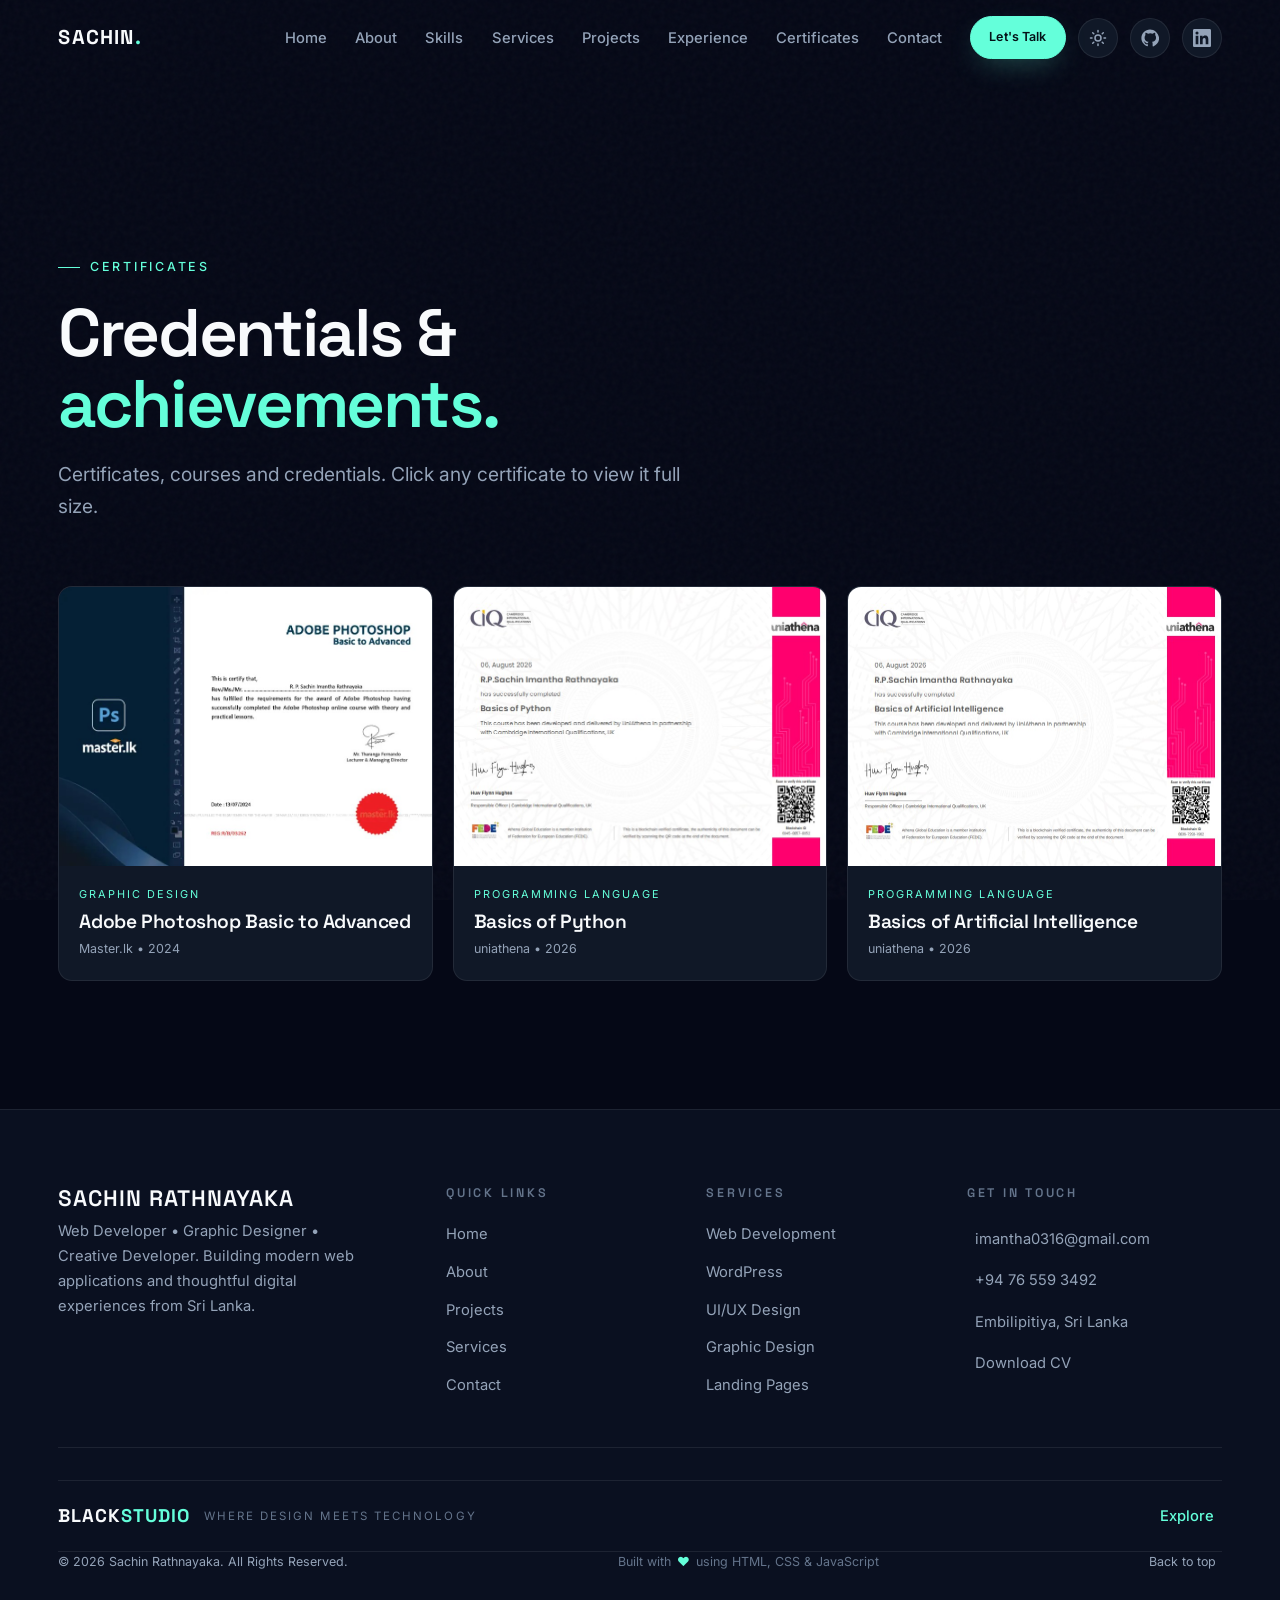
==== commit a6acffbe: "Add files via upload" ====
--- a/certificates.html
+++ b/certificates.html
@@ -38,11 +38,11 @@
 
       <div class="certs" id="certGrid"></div>
 
-      <p class="placeholder-note" style="margin-top:2rem">
+     <!-- <p class="placeholder-note" style="margin-top:2rem">
         <span data-icon="info"></span>
-        Replace the placeholders in <code>data/certificates.json</code> and add your images to
+        Replace the placeholders in <code>data/certificates.js</code> and add your images to
         <code>assets/images/certificates/</code>. Only add certificates you actually hold.
-      </p>
+      </p>-->
     </div>
   </section>
 
@@ -52,6 +52,7 @@
 <button class="to-top" id="toTop" aria-label="Back to top"><span data-icon="arrow-up"></span></button>
 <div class="toast" id="toast" role="status" aria-live="polite"></div>
 
+<script src="data/certificates.js"></script>  
 <script src="assets/js/main.js" defer></script>
 <script src="assets/js/animations.js" defer></script>
 <script src="assets/js/certificates.js" defer></script>
--- a/assets/css/components.css
+++ b/assets/css/components.css
@@ -514,4 +514,83 @@
   border-color: color-mix(in srgb, var(--accent) 40%, transparent);
   color: var(--accent);
   background: var(--accent-soft);
-}+} 
+
+/* ---------- FOOTER STUDIO STRIP ---------- */
+.footer__studio {
+  display: flex;
+  align-items: center;
+  justify-content: space-between;
+  gap: 1rem;
+  flex-wrap: wrap;
+  padding: 1.25rem 0;
+  border-top: 1px solid var(--border);
+  border-bottom: 1px solid var(--border);
+}
+
+.footer__studio-left {
+  display: flex;
+  align-items: center;
+  gap: 14px;
+  flex-wrap: wrap;
+}
+
+.footer__studio-brand {
+  font-family: var(--font-display);
+  font-weight: 700;
+  font-size: 1.15rem;
+  letter-spacing: 0.05em;
+  color: var(--text);
+}
+.footer__studio-brand span {
+  color: var(--accent);
+}
+
+.footer__studio-tag {
+  color: var(--text-dim);
+  font-size: 0.72rem;
+  letter-spacing: 0.18em;
+  text-transform: uppercase;
+}
+
+/* ---------- FOOTER BOTTOM ---------- */
+.footer__credit {
+  display: inline-flex !important;
+  align-items: center;
+  gap: 6px;
+  color: var(--text-dim) !important;
+}
+.footer__heart {
+  color: var(--accent);
+  animation: pulse 2s ease-in-out infinite;
+}
+
+.footer__backtop {
+  display: inline-flex;
+  align-items: center;
+  gap: 6px;
+  color: var(--text-muted);
+  transition: color 0.25s, gap 0.25s;
+}
+.footer__backtop:hover {
+  color: var(--accent);
+  gap: 10px;
+}
+.footer__backtop svg {
+  width: 14px;
+  height: 14px;
+}
+
+/* Mobile */
+@media (max-width: 768px) {
+  .footer__studio {
+    flex-direction: column;
+    align-items: flex-start;
+  }
+  .footer__bottom {
+    flex-direction: column;
+    align-items: flex-start !important;
+    gap: 0.75rem !important;
+  }
+}
+
